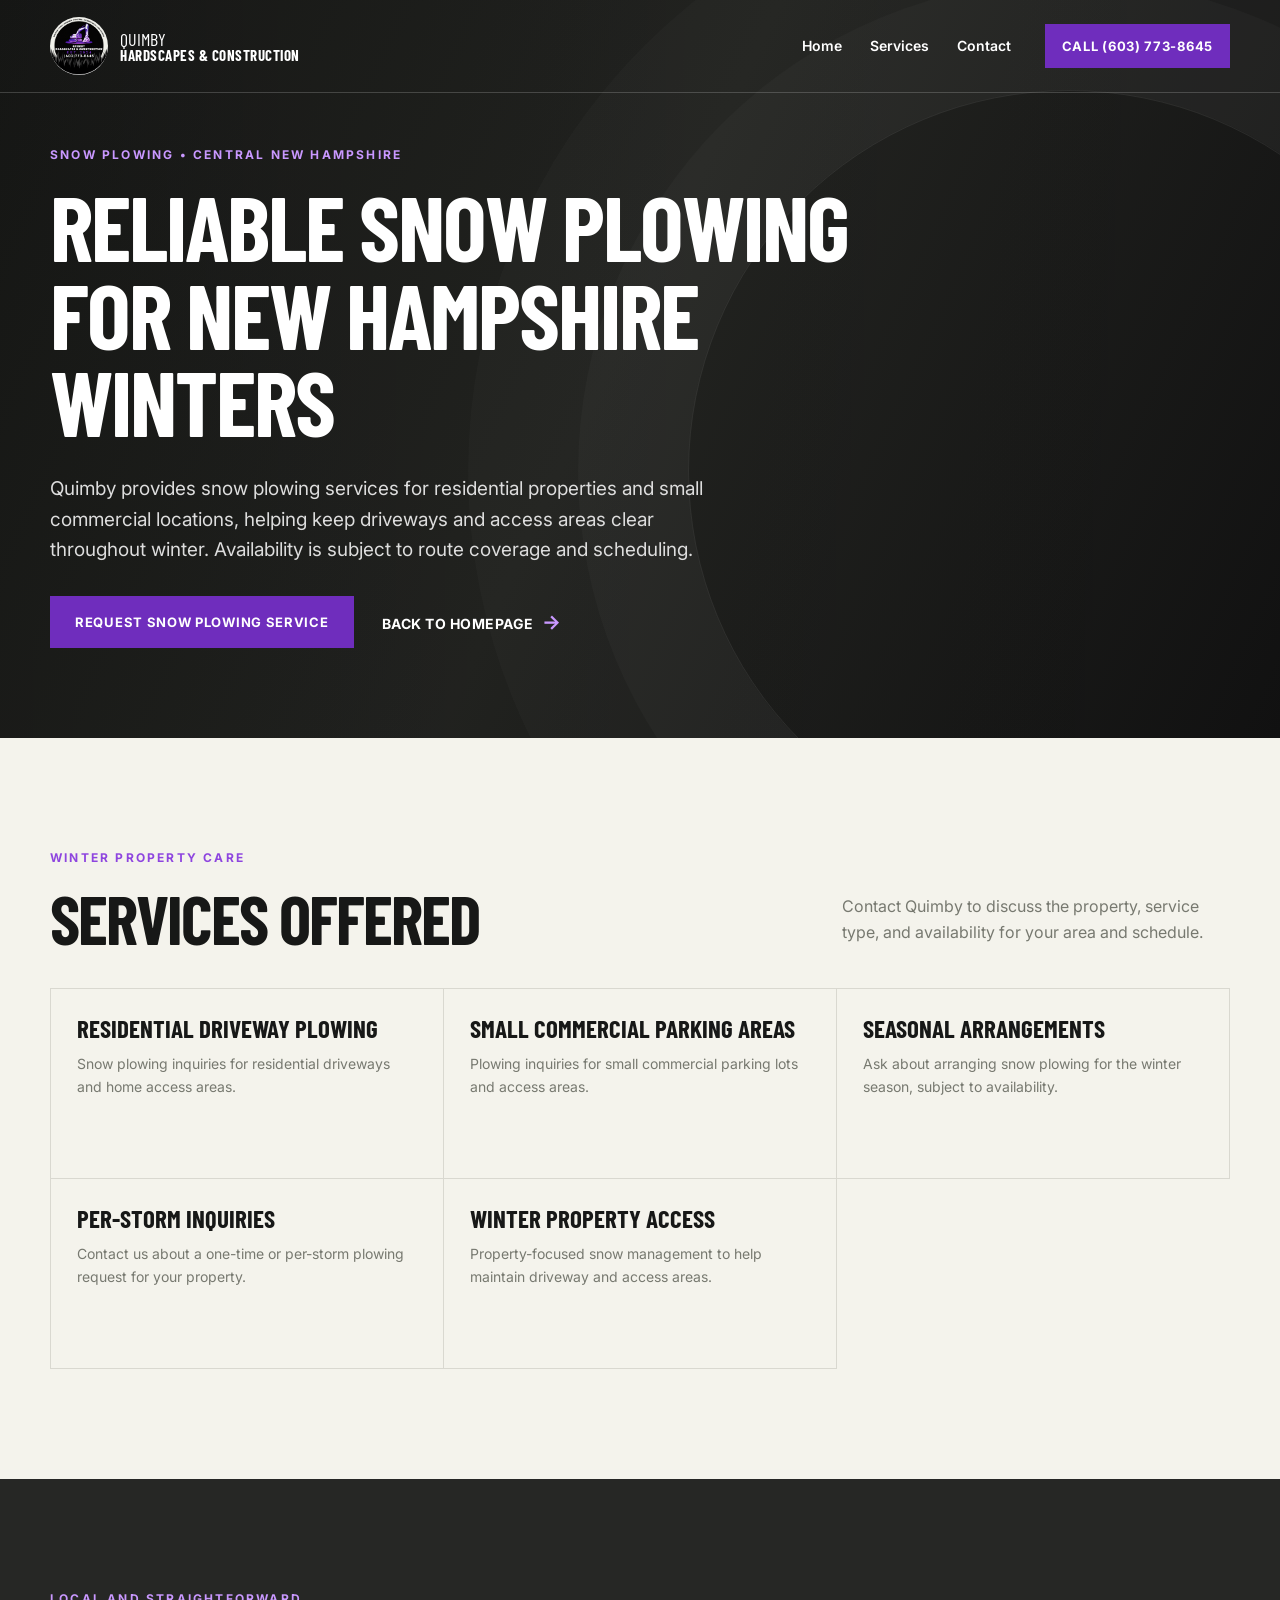
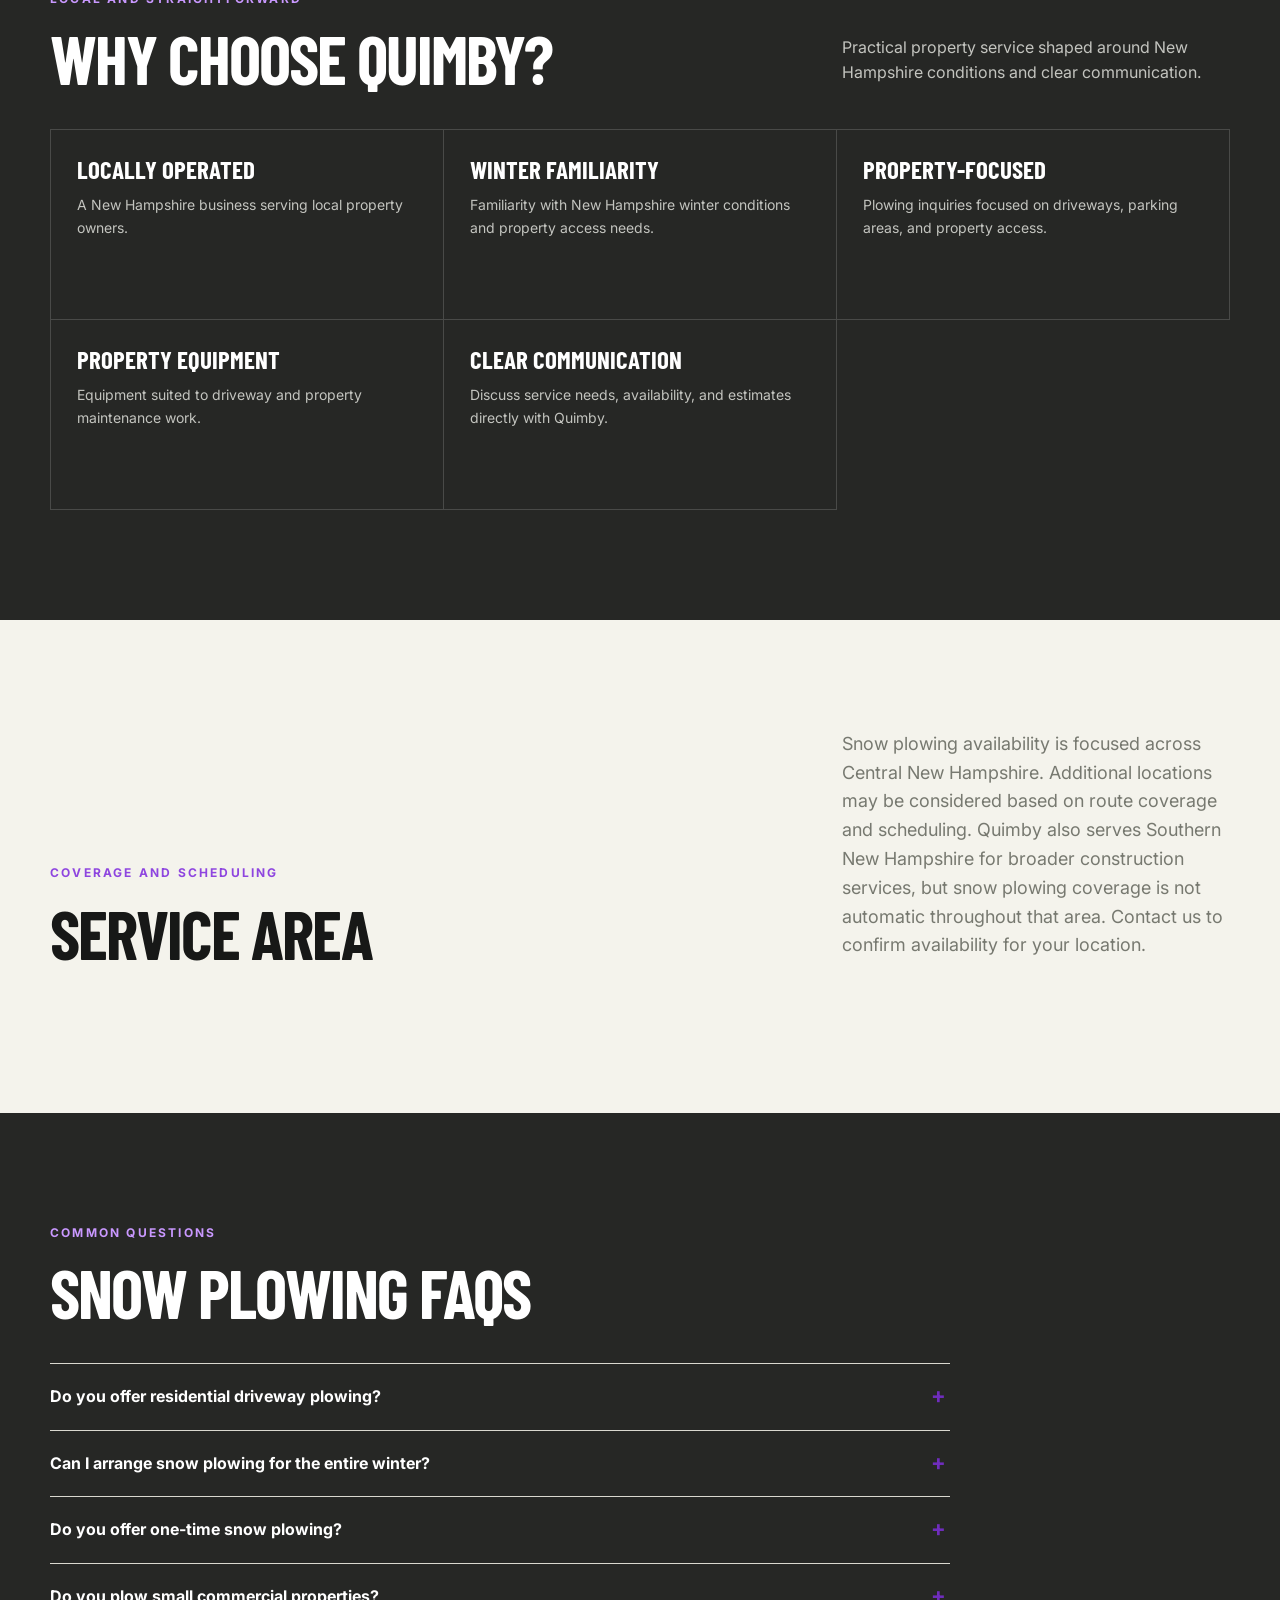
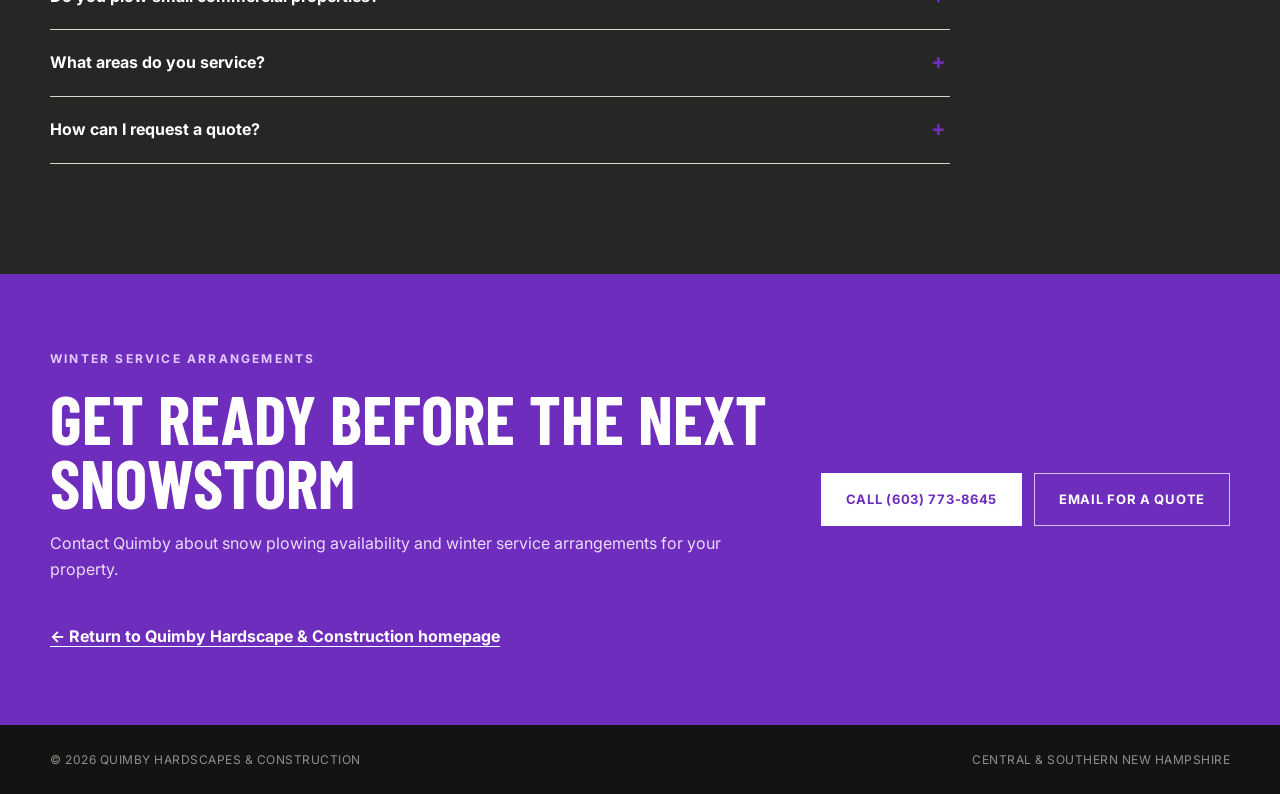
==== services/snow-plowing/index.html @ 0f41ef29 "Add snow plowing service pages Co-authored-by: vailstead <182256237+vailstead@users.noreply.github.c" ====
<!DOCTYPE html>
<html lang="en">
<head>
  <meta charset="UTF-8">
  <meta name="viewport" content="width=device-width, initial-scale=1.0">
  <title>Snow Plowing Services in Central NH | Quimby Hardscape &amp; Construction</title>
  <meta name="description" content="Residential driveway and small commercial snow plowing services in Central New Hampshire. Contact Quimby Hardscape &amp; Construction to discuss winter snow removal.">
  <meta name="robots" content="index, follow, max-image-preview:large">
  <link rel="canonical" href="https://quimbyhardscape.com/services/snow-plowing/">
  <meta property="og:type" content="website">
  <meta property="og:site_name" content="Quimby Hardscape &amp; Construction">
  <meta property="og:title" content="Snow Plowing Services in Central NH | Quimby Hardscape &amp; Construction">
  <meta property="og:description" content="Residential driveway and small commercial snow plowing services in Central New Hampshire. Contact Quimby to discuss winter snow removal.">
  <meta property="og:url" content="https://quimbyhardscape.com/services/snow-plowing/">
  <meta name="twitter:card" content="summary">
  <meta name="twitter:title" content="Snow Plowing Services in Central NH | Quimby Hardscape &amp; Construction">
  <meta name="twitter:description" content="Residential driveway and small commercial snow plowing services in Central New Hampshire. Contact Quimby to discuss winter snow removal.">
  <script type="application/ld+json">
  {
    "@context": "https://schema.org",
    "@graph": [
      {
        "@type": "HomeAndConstructionBusiness",
        "@id": "https://quimbyhardscape.com/#business",
        "name": "Quimby Hardscape & Construction",
        "url": "https://quimbyhardscape.com/",
        "telephone": "+1-603-773-8645",
        "email": "quimbyhardscapes24@gmail.com",
        "areaServed": {
          "@type": "AdministrativeArea",
          "name": "Central New Hampshire"
        }
      },
      {
        "@type": "Service",
        "@id": "https://quimbyhardscape.com/services/snow-plowing/#service",
        "name": "Snow Plowing Services",
        "serviceType": "Residential driveway and small commercial snow plowing",
        "description": "Snow plowing inquiries for residential driveways and small commercial properties in Central New Hampshire. Availability is subject to route coverage and scheduling.",
        "provider": {
          "@id": "https://quimbyhardscape.com/#business"
        },
        "areaServed": {
          "@type": "AdministrativeArea",
          "name": "Central New Hampshire"
        },
        "url": "https://quimbyhardscape.com/services/snow-plowing/"
      }
    ]
  }
  </script>
  <link rel="stylesheet" href="../../static/css/style.css">
</head>
<body class="service-page">
<header class="site-header">
  <div class="container nav-wrap">
    <a class="brand" href="/" aria-label="Quimby Hardscapes &amp; Construction home">
      <img src="../../static/images/quimby-logo.png" alt="Quimby Hardscapes &amp; Construction logo">
      <span>Quimby <strong>Hardscapes &amp; Construction</strong></span>
    </a>
    <nav aria-label="Primary navigation">
      <a href="/">Home</a><a href="/#services">Services</a><a href="#contact">Contact</a>
    </nav>
    <a class="button button-small" href="tel:+16037738645">Call (603) 773-8645</a>
  </div>
</header>

<main>
  <section class="hero service-hero">
    <div class="hero-shade"></div>
    <div class="container hero-content">
      <div class="hero-copy-column">
        <p class="eyebrow">Snow plowing • Central New Hampshire</p>
        <h1>Reliable Snow Plowing for New Hampshire Winters</h1>
        <p class="hero-copy">Quimby provides snow plowing services for residential properties and small commercial locations, helping keep driveways and access areas clear throughout winter. Availability is subject to route coverage and scheduling.</p>
        <div class="hero-actions">
          <a class="button" href="#contact">Request Snow Plowing Service</a>
          <a class="text-link" href="/">Back to homepage <span>→</span></a>
        </div>
      </div>
    </div>
  </section>

  <section class="section service-section">
    <div class="container">
      <div class="section-heading">
        <div><p class="eyebrow">Winter property care</p><h2>Services Offered</h2></div>
        <p>Contact Quimby to discuss the property, service type, and availability for your area and schedule.</p>
      </div>
      <div class="service-detail-grid">
        <article class="service-detail-card"><h3>Residential Driveway Plowing</h3><p>Snow plowing inquiries for residential driveways and home access areas.</p></article>
        <article class="service-detail-card"><h3>Small Commercial Parking Areas</h3><p>Plowing inquiries for small commercial parking lots and access areas.</p></article>
        <article class="service-detail-card"><h3>Seasonal Arrangements</h3><p>Ask about arranging snow plowing for the winter season, subject to availability.</p></article>
        <article class="service-detail-card"><h3>Per-Storm Inquiries</h3><p>Contact us about a one-time or per-storm plowing request for your property.</p></article>
        <article class="service-detail-card"><h3>Winter Property Access</h3><p>Property-focused snow management to help maintain driveway and access areas.</p></article>
      </div>
    </div>
  </section>

  <section class="section service-section service-section-alt">
    <div class="container">
      <div class="section-heading">
        <div><p class="eyebrow">Local and straightforward</p><h2>Why Choose Quimby?</h2></div>
        <p>Practical property service shaped around New Hampshire conditions and clear communication.</p>
      </div>
      <div class="service-detail-grid">
        <article class="service-detail-card"><h3>Locally Operated</h3><p>A New Hampshire business serving local property owners.</p></article>
        <article class="service-detail-card"><h3>Winter Familiarity</h3><p>Familiarity with New Hampshire winter conditions and property access needs.</p></article>
        <article class="service-detail-card"><h3>Property-Focused</h3><p>Plowing inquiries focused on driveways, parking areas, and property access.</p></article>
        <article class="service-detail-card"><h3>Property Equipment</h3><p>Equipment suited to driveway and property maintenance work.</p></article>
        <article class="service-detail-card"><h3>Clear Communication</h3><p>Discuss service needs, availability, and estimates directly with Quimby.</p></article>
      </div>
    </div>
  </section>

  <section class="section service-section">
    <div class="container">
      <div class="section-heading">
        <div><p class="eyebrow">Coverage and scheduling</p><h2>Service Area</h2></div>
        <p class="service-area-note">Snow plowing availability is focused across Central New Hampshire. Additional locations may be considered based on route coverage and scheduling. Quimby also serves Southern New Hampshire for broader construction services, but snow plowing coverage is not automatic throughout that area. Contact us to confirm availability for your location.</p>
      </div>
    </div>
  </section>

  <section class="section service-section service-section-alt">
    <div class="container">
      <div class="section-heading">
        <div><p class="eyebrow">Common questions</p><h2>Snow Plowing FAQs</h2></div>
      </div>
      <div class="service-faq">
        <details><summary>Do you offer residential driveway plowing?</summary><p>Yes, residential driveway plowing inquiries are welcome. Contact us to discuss your location and availability.</p></details>
        <details><summary>Can I arrange snow plowing for the entire winter?</summary><p>Seasonal arrangements can be discussed. Availability and terms depend on route coverage and scheduling.</p></details>
        <details><summary>Do you offer one-time snow plowing?</summary><p>You can contact us about one-time or per-storm plowing. Please ask about availability for your property.</p></details>
        <details><summary>Do you plow small commercial properties?</summary><p>Quimby accepts inquiries for small commercial parking areas. Contact us to discuss your property and service needs.</p></details>
        <details><summary>What areas do you service?</summary><p>Snow plowing availability is focused in Central New Hampshire, with additional locations considered based on route coverage and scheduling. Contact us to confirm your area.</p></details>
        <details><summary>How can I request a quote?</summary><p>Call (603) 773-8645 or email quimbyhardscapes24@gmail.com with your location and the type of snow plowing you need.</p></details>
      </div>
    </div>
  </section>

  <section class="service-cta" id="contact">
    <div class="container cta-grid">
      <div>
        <p class="eyebrow">Winter service arrangements</p>
        <h2>Get Ready Before the Next Snowstorm</h2>
        <p>Contact Quimby about snow plowing availability and winter service arrangements for your property.</p>
        <a class="service-back-link" href="/">← Return to Quimby Hardscape &amp; Construction homepage</a>
      </div>
      <div class="contact-actions">
        <a class="button button-light" href="tel:+16037738645">Call (603) 773-8645</a>
        <a class="button button-outline" href="mailto:quimbyhardscapes24@gmail.com?subject=Snow%20Plowing%20Service%20Inquiry">Email for a Quote</a>
      </div>
    </div>
  </section>
</main>

<footer><div class="container footer-wrap"><span>© 2026 Quimby Hardscapes &amp; Construction</span><span>Central &amp; Southern New Hampshire</span></div></footer>
</body>
</html>
---- static/css/style.css ----
@import url("https://fonts.googleapis.com/css2?family=Barlow+Condensed:wght@600;700;800&family=Inter:wght@400;500;600;700&display=swap");
:root {
  --ink: #171817;
  --charcoal: #262725;
  --cream: #f4f3ec;
  --white: #fff;
  --purple: #6f2dbd;
  --purple2: #8e45df;
  --muted: #777970;
  --line: #d9d8d0;
  --max: 1180px;
}
* {
  box-sizing: border-box;
}
html {
  scroll-behavior: smooth;
}
body {
  margin: 0;
  background: var(--cream);
  color: var(--ink);
  font-family: Inter, Arial, sans-serif;
  line-height: 1.6;
}
img {
  max-width: 100%;
  display: block;
}
a {
  color: inherit;
  text-decoration: none;
}
.container {
  width: min(calc(100% - 40px), var(--max));
  margin: auto;
}
.site-header {
  position: absolute;
  z-index: 20;
  width: 100%;
  top: 0;
  color: #fff;
  border-bottom: 1px solid rgba(255, 255, 255, 0.18);
}
.nav-wrap {
  height: 92px;
  display: flex;
  align-items: center;
  gap: 34px;
}
.brand {
  display: flex;
  align-items: center;
  gap: 12px;
  margin-right: auto;
  text-transform: uppercase;
  font-family: "Barlow Condensed", sans-serif;
  font-size: 18px;
  line-height: 1;
}
.brand img {
  width: 58px;
  height: 58px;
  border-radius: 50%;
}
.brand strong {
  display: block;
  font-size: 15px;
  letter-spacing: 0.5px;
}
.site-header nav {
  display: flex;
  gap: 28px;
  font-size: 14px;
  font-weight: 600;
}
.site-header nav a:hover {
  color: #c998ff;
}
.button {
  display: inline-flex;
  align-items: center;
  justify-content: center;
  background: var(--purple);
  color: #fff;
  padding: 15px 24px;
  text-transform: uppercase;
  font-weight: 700;
  font-size: 13px;
  letter-spacing: 0.7px;
  border: 1px solid var(--purple);
  transition: 0.2s;
}
.button:hover {
  background: var(--purple2);
  border-color: var(--purple2);
}
.button-small {
  padding: 11px 16px;
}
.hero {
  min-height: 790px;
  position: relative;
  color: #fff;
  display: flex;
  align-items: center;
  background: linear-gradient(115deg, #191a18 0%, #242522 48%, #111 100%);
  overflow: hidden;
}
.hero:after {
  content: "";
  position: absolute;
  width: 760px;
  height: 760px;
  border: 1px solid rgba(255, 255, 255, 0.08);
  border-radius: 50%;
  right: -170px;
  top: 90px;
  box-shadow: 0 0 0 110px rgba(255, 255, 255, 0.025),
    0 0 0 220px rgba(255, 255, 255, 0.018);
}
.hero-shade {
  position: absolute;
  inset: 0;
  background: linear-gradient(90deg, rgba(0, 0, 0, 0.15), transparent);
}
.hero-content {
  position: relative;
  z-index: 2;
  padding-top: 90px;
}
.eyebrow {
  text-transform: uppercase;
  letter-spacing: 2.2px;
  font-weight: 700;
  font-size: 12px;
  color: var(--purple2);
  margin: 0 0 18px;
}
.hero .eyebrow {
  color: #c998ff;
}
.hero h1,
.section h2,
.cta h2 {
  font-family: "Barlow Condensed", sans-serif;
  text-transform: uppercase;
  line-height: 0.88;
  margin: 0;
  font-size: clamp(64px, 9vw, 116px);
  letter-spacing: -2px;
}
.hero h1 span {
  color: #c998ff;
}
.hero-copy {
  max-width: 650px;
  font-size: 19px;
  color: #ddd;
  margin: 30px 0;
}
.hero-actions {
  display: flex;
  align-items: center;
  gap: 28px;
}
.text-link {
  font-size: 14px;
  font-weight: 700;
  text-transform: uppercase;
  letter-spacing: 0.5px;
}
.text-link span {
  color: #c998ff;
  font-size: 20px;
  margin-left: 5px;
}
.service-strip {
  position: absolute;
  top: 580px;
  display: flex;
  gap: 0;
  border-top: 1px solid rgba(255, 255, 255, 0.2);
  border-bottom: 1px solid rgba(255, 255, 255, 0.2);
  width: min(calc(100vw - 40px), var(--max));
  padding: 20px 0;
  color: #bdbdb9;
  text-transform: uppercase;
  font-family: "Barlow Condensed";
  font-weight: 700;
  letter-spacing: 1px;
}
.service-strip span {
  flex: 1;
  text-align: center;
  border-right: 1px solid rgba(255, 255, 255, 0.18);
}
.service-strip span:last-child {
  border: 0;
}
.section {
  padding: 110px 0;
}
.section-heading {
  display: grid;
  grid-template-columns: 1.3fr 0.7fr;
  gap: 70px;
  align-items: end;
  margin-bottom: 55px;
}
.section h2 {
  font-size: clamp(48px, 6vw, 78px);
}
.section-heading > p {
  color: var(--muted);
  max-width: 440px;
  margin: 0 0 5px;
}
.service-grid {
  display: grid;
  grid-template-columns: repeat(3, 1fr);
  border-top: 1px solid var(--line);
  border-left: 1px solid var(--line);
}
.service-card {
  min-height: 270px;
  padding: 34px;
  border-right: 1px solid var(--line);
  border-bottom: 1px solid var(--line);
  position: relative;
}
.card-number {
  font-family: "Barlow Condensed";
  font-size: 13px;
  color: var(--purple);
  font-weight: 700;
}
.service-card h3 {
  font-family: "Barlow Condensed";
  font-size: 29px;
  text-transform: uppercase;
  line-height: 1;
  margin: 55px 0 15px;
}
.service-card p {
  font-size: 14px;
  color: var(--muted);
  margin: 0;
}
.service-card-accent {
  background: var(--purple);
  color: #fff;
}
.service-card-accent .eyebrow,
.service-card-accent p {
  color: #e6d4fb;
}
.service-card-accent a {
  position: absolute;
  bottom: 34px;
  font-weight: 700;
  text-transform: uppercase;
  font-size: 13px;
}
.section-dark {
  background: var(--charcoal);
  color: #fff;
  padding: 110px 0;
}
.section-heading.light > p {
  color: #b5b6b0;
}
.project-grid {
  display: grid;
  grid-template-columns: 1.4fr 0.8fr;
  grid-template-rows: 1fr 1fr;
  gap: 18px;
}
.project {
  position: relative;
  min-height: 270px;
  background: #333;
}
.project-large {
  grid-row: 1/3;
  min-height: 560px;
}
.project-placeholder {
  position: absolute;
  inset: 0;
  display: grid;
  place-items: center;
  background: linear-gradient(135deg, #373936, #20211f);
  color: #777;
  font-family: "Barlow Condensed";
  letter-spacing: 2px;
}
.project-placeholder:before {
  content: "";
  position: absolute;
  inset: 20px;
  border: 1px dashed #555;
}
.project-caption {
  position: absolute;
  left: 0;
  right: 0;
  bottom: 0;
  padding: 55px 25px 22px;
  background: linear-gradient(transparent, rgba(0, 0, 0, 0.9));
}
.project-caption h3 {
  font-family: "Barlow Condensed";
  text-transform: uppercase;
  font-size: 25px;
  margin: 0;
}
.project-caption p {
  font-size: 12px;
  text-transform: uppercase;
  letter-spacing: 1px;
  color: #c9c9c4;
  margin: 3px 0;
}
.project-note {
  color: #999;
  font-size: 12px;
}
.project-note code {
  color: #c998ff;
}
.about-grid {
  display: grid;
  grid-template-columns: 0.7fr 1.3fr;
  gap: 100px;
  align-items: center;
}
.about-logo img {
  width: 100%;
  max-width: 430px;
  border-radius: 50%;
  box-shadow: 0 20px 50px rgba(0, 0, 0, 0.12);
}
.about h2 {
  margin-bottom: 30px;
}
.lead {
  font-size: 20px;
  font-weight: 600;
  line-height: 1.5;
}
.about p:not(.eyebrow) {
  max-width: 700px;
}
.checks {
  display: flex;
  flex-wrap: wrap;
  gap: 25px;
  margin-top: 30px;
  font-size: 13px;
  text-transform: uppercase;
  font-weight: 700;
}
.checks span::first-letter {
  color: var(--purple);
}
.cta {
  background: var(--purple);
  color: #fff;
  padding: 75px 0;
}
.cta-grid {
  display: grid;
  grid-template-columns: 1fr auto;
  align-items: center;
  gap: 40px;
}
.cta .eyebrow {
  color: #e3c9ff;
}
.cta h2 {
  font-size: 64px;
}
.cta p {
  margin-bottom: 0;
  color: #eadcf8;
}
.contact-actions {
  display: flex;
  flex-wrap: wrap;
  gap: 12px;
}
.button-light {
  background: #fff;
  border-color: #fff;
  color: var(--purple);
}
.button-light:hover {
  background: var(--cream);
  border-color: var(--cream);
}
.button-outline {
  background: transparent;
  border-color: rgba(255, 255, 255, 0.7);
}
.button-outline:hover {
  background: #fff;
  color: var(--purple);
  border-color: #fff;
}
footer {
  background: #121312;
  color: #8e9089;
  padding: 25px 0;
  font-size: 12px;
  text-transform: uppercase;
  letter-spacing: 0.5px;
}
.footer-wrap {
  display: flex;
  justify-content: space-between;
}
@media (max-width: 900px) {
  .site-header nav {
    display: none;
  }
  .nav-wrap > .button {
    display: none;
  }
  .section-heading,
  .about-grid,
  .cta-grid {
    grid-template-columns: 1fr;
    gap: 30px;
  }
  .service-grid {
    grid-template-columns: 1fr 1fr;
  }
  .project-grid {
    grid-template-columns: 1fr;
    grid-template-rows: auto;
  }
  .project-large {
    grid-row: auto;
    min-height: 400px;
  }
  .project {
    min-height: 320px;
  }
  .service-strip {
    display: none;
  }
  .hero {
    min-height: 700px;
  }
  .about-logo img {
    max-width: 320px;
  }
  .contact-actions {
    justify-content: flex-start;
  }
}
@media (max-width: 600px) {
  .container {
    width: min(calc(100% - 28px), var(--max));
  }
  .brand span {
    display: none;
  }
  .hero h1 {
    font-size: 65px;
  }
  .hero-copy {
    font-size: 16px;
  }
  .hero-actions {
    align-items: flex-start;
    flex-direction: column;
    gap: 18px;
  }
  .section,
  .section-dark {
    padding: 75px 0;
  }
  .service-grid {
    grid-template-columns: 1fr;
  }
  .service-card {
    min-height: 220px;
  }
  .service-card h3 {
    margin-top: 38px;
  }
  .section-heading {
    margin-bottom: 35px;
  }
  .section h2 {
    font-size: 50px;
  }
  .cta h2 {
    font-size: 50px;
  }
  .contact-actions {
    flex-direction: column;
  }
  .footer-wrap {
    flex-direction: column;
    gap: 8px;
  }
  .nav-wrap {
    height: 78px;
  }
  .brand img {
    width: 50px;
    height: 50px;
  }
}

/* Featured hero project */
.hero-content {
  display: grid;
  grid-template-columns: minmax(0, 1.08fr) minmax(360px, 0.92fr);
  gap: 72px;
  align-items: center;
  padding-bottom: 105px;
}
.hero-copy-column {
  min-width: 0;
}
.hero-project {
  position: relative;
  margin: 0;
  aspect-ratio: 1.08/1;
  overflow: visible;
  z-index: 2;
}
.hero-project:before {
  content: "";
  position: absolute;
  inset: 14px -14px -14px 14px;
  border: 2px solid var(--purple2);
  z-index: -1;
}
.hero-project img {
  width: 100%;
  height: 100%;
  object-fit: cover;
  object-position: 56% 49%;
  filter: saturate(0.88) contrast(1.04);
}
.hero-project:after {
  content: "";
  position: absolute;
  inset: 0;
  box-shadow: inset 0 0 0 1px rgba(255, 255, 255, 0.12);
  pointer-events: none;
}
.hero-project figcaption {
  position: absolute;
  left: 20px;
  bottom: 20px;
  background: rgba(18, 19, 18, 0.92);
  padding: 11px 15px;
  border-left: 3px solid var(--purple2);
  text-transform: uppercase;
  font-family: "Barlow Condensed", sans-serif;
  line-height: 1.05;
  letter-spacing: 0.5px;
}
.hero-project figcaption span {
  display: block;
  color: #c998ff;
  font-size: 11px;
  font-weight: 700;
  letter-spacing: 1.4px;
  margin-bottom: 4px;
}
.hero-project figcaption strong {
  font-size: 17px;
  color: #fff;
}
.hero .service-strip {
  left: 0;
  right: 0;
  bottom: 0;
  top: auto;
}

@media (max-width: 1050px) {
  .hero-content {
    grid-template-columns: minmax(0, 1fr) minmax(320px, 0.78fr);
    gap: 42px;
  }
  .hero h1 {
    font-size: clamp(60px, 8vw, 92px);
  }
}
@media (max-width: 900px) {
  .hero {
    min-height: auto;
    padding: 118px 0 58px;
  }
  .hero-content {
    display: grid;
    grid-template-columns: 1fr;
    gap: 34px;
    padding-top: 0;
    padding-bottom: 0;
  }
  .hero-copy-column {
    max-width: 700px;
  }
  .hero-project {
    width: 100%;
    max-width: 700px;
    aspect-ratio: 16/10;
  }
  .hero-project img {
    object-position: 50% 50%;
  }
}
@media (max-width: 600px) {
  .hero {
    padding: 100px 0 44px;
  }
  .hero-content {
    gap: 28px;
  }
  .hero h1 {
    font-size: clamp(54px, 17vw, 72px);
    letter-spacing: -1px;
  }
  .hero-copy {
    margin: 22px 0;
    font-size: 16px;
    line-height: 1.55;
  }
  .hero-actions {
    width: 100%;
  }
  .hero-actions .button {
    width: 100%;
  }
  .hero-project {
    aspect-ratio: 4/3;
    width: calc(100% - 10px);
  }
  .hero-project:before {
    inset: 8px -8px -8px 8px;
  }
  .hero-project figcaption {
    left: 12px;
    bottom: 12px;
    padding: 9px 11px;
    max-width: calc(100% - 24px);
  }
  .hero-project figcaption strong {
    font-size: 15px;
  }
  .hero-project img {
    object-position: 52% 50%;
  }
}

/* Recent work photography */
.project {
  overflow: hidden;
}
.project > img {
  position: absolute;
  inset: 0;
  width: 100%;
  height: 100%;
  object-fit: cover;
  transition: transform 0.45s ease, filter 0.45s ease;
  filter: saturate(0.92) contrast(1.03);
}
.project:hover > img {
  transform: scale(1.025);
  filter: saturate(1) contrast(1.04);
}
.project-walkway-orchard > img {
  object-position: 52% 50%;
}
.project-walkway-entry > img {
  object-position: 56% 58%;
}
.project-retaining > img {
  object-position: 50% 48%;
}
.project-caption {
  z-index: 2;
}
.project:after {
  content: "";
  position: absolute;
  inset: 0;
  box-shadow: inset 0 0 0 1px rgba(255, 255, 255, 0.08);
  pointer-events: none;
  z-index: 1;
}
@media (max-width: 900px) {
  .project-large {
    aspect-ratio: 16/10;
    min-height: 0;
  }
  .project {
    aspect-ratio: 16/9;
    min-height: 0;
  }
  .project-walkway-orchard > img {
    object-position: 50% 55%;
  }
  .project-walkway-entry > img {
    object-position: 55% 60%;
  }
}
@media (max-width: 600px) {
  .project-large,
  .project {
    aspect-ratio: 4/3;
    min-height: 0;
  }
  .project-caption {
    padding: 62px 18px 16px;
  }
  .project-caption h3 {
    font-size: 22px;
    line-height: 1.05;
  }
  .project-walkway-orchard > img {
    object-position: 54% 50%;
  }
  .project-walkway-entry > img {
    object-position: 59% 55%;
  }
  .project-retaining > img {
    object-position: 52% 50%;
  }
}

/* Mowing service + project showcase */
.service-card-mowing {
  background: linear-gradient(
    145deg,
    rgba(123, 45, 194, 0.06),
    rgba(255, 255, 255, 0)
  );
}
.mowing-showcase {
  display: grid;
  grid-template-columns: 1.15fr 0.85fr 0.85fr;
  grid-template-rows: auto 260px;
  gap: 18px;
  margin-top: 70px;
  padding-top: 55px;
  border-top: 1px solid rgba(255, 255, 255, 0.15);
}
.mowing-intro {
  grid-column: 1/-1;
  display: grid;
  grid-template-columns: 0.8fr 1.2fr 1fr;
  gap: 35px;
  align-items: end;
  margin-bottom: 12px;
}
.mowing-intro .eyebrow {
  margin: 0;
}
.mowing-intro h3 {
  font-family: "Barlow Condensed", sans-serif;
  text-transform: uppercase;
  font-size: 40px;
  line-height: 0.95;
  margin: 0;
}
.mowing-intro > p:last-child {
  color: #b5b6b0;
  margin: 0;
  max-width: 420px;
}
.mowing-photo {
  margin: 0;
  position: relative;
  overflow: hidden;
  min-height: 260px;
  background: #222;
}
.mowing-photo-wide {
  grid-column: auto;
}
.mowing-photo img {
  width: 100%;
  height: 100%;
  object-fit: cover;
  transition: transform 0.45s ease, filter 0.45s ease;
  filter: saturate(0.92) contrast(1.02);
}
.mowing-photo:hover img {
  transform: scale(1.025);
  filter: saturate(1) contrast(1.03);
}
.mowing-photo-wide img {
  object-position: 50% 45%;
}
.mowing-photo:nth-of-type(2) img {
  object-position: 50% 55%;
}
.mowing-photo:nth-of-type(3) img {
  object-position: 50% 55%;
}
@media (max-width: 900px) {
  .mowing-showcase {
    grid-template-columns: 1fr 1fr;
    grid-template-rows: auto auto;
  }
  .mowing-intro {
    grid-column: 1/-1;
    grid-template-columns: 1fr;
    gap: 12px;
  }
  .mowing-photo-wide {
    grid-column: 1/-1;
    aspect-ratio: 16/9;
  }
  .mowing-photo {
    min-height: 0;
    aspect-ratio: 4/3;
  }
}
@media (max-width: 600px) {
  .mowing-showcase {
    grid-template-columns: 1fr;
    margin-top: 50px;
    padding-top: 40px;
  }
  .mowing-intro,
  .mowing-photo-wide {
    grid-column: auto;
  }
  .mowing-intro h3 {
    font-size: 34px;
  }
  .mowing-photo,
  .mowing-photo-wide {
    aspect-ratio: 4/3;
  }
  .mowing-photo-wide img {
    object-position: 50% 50%;
  }
}

.snow-promo {
  padding: 90px 0;
  background: #e8edf0;
  color: #202b34;
}
.snow-promo-grid {
  display: grid;
  grid-template-columns: 0.9fr 1.1fr;
  gap: 70px;
  align-items: center;
}
.snow-promo-copy h2,
.service-section h2,
.service-cta h2 {
  font-family: "Barlow Condensed", sans-serif;
  text-transform: uppercase;
  line-height: 0.95;
}
.snow-promo-copy h2 {
  max-width: 620px;
  margin: 0 0 18px;
  font-size: clamp(42px, 5vw, 65px);
}
.snow-promo-copy h3 {
  margin: 0 0 12px;
  font-size: 19px;
}
.snow-promo-copy > p:not(.eyebrow) {
  max-width: 640px;
  color: #505d66;
}
.snow-benefits {
  display: grid;
  grid-template-columns: repeat(2, minmax(0, 1fr));
  gap: 8px 20px;
  padding: 0;
  margin: 24px 0;
  list-style: none;
  font-size: 14px;
  font-weight: 700;
}
.snow-benefits li:before {
  content: "✓";
  color: #466b7b;
  margin-right: 9px;
}
.snow-promo-actions {
  display: flex;
  flex-wrap: wrap;
  align-items: center;
  gap: 18px 26px;
}
.snow-promo-actions .button {
  background: #344d5a;
  border-color: #344d5a;
}
.snow-promo-actions .button:hover {
  background: #223b48;
  border-color: #223b48;
}
.snow-promo-actions .text-link {
  color: #344d5a;
}
.snow-promo-actions .text-link span {
  color: #567b8b;
}
.snow-illustration {
  min-height: 350px;
  position: relative;
  overflow: hidden;
  background: linear-gradient(160deg, #a9c5d1 0%, #d8e6e9 59%, #eff3f2 100%);
  box-shadow: inset 0 0 0 1px rgba(34, 59, 72, 0.12);
}
.snow-illustration:before,
.snow-illustration:after {
  content: "";
  position: absolute;
  bottom: 23%;
  width: 65%;
  height: 45%;
  border-radius: 50% 50% 0 0;
  background: #8ca4a7;
}
.snow-illustration:before {
  left: -12%;
}
.snow-illustration:after {
  right: -14%;
  bottom: 19%;
  background: #708b91;
}
.snowflake {
  position: absolute;
  z-index: 1;
  color: rgba(255, 255, 255, 0.9);
  font-size: 28px;
}
.snowflake-one {
  top: 16%;
  left: 18%;
}
.snowflake-two {
  top: 28%;
  right: 20%;
  font-size: 20px;
}
.snowy-tree {
  position: absolute;
  z-index: 2;
  bottom: 39%;
  width: 0;
  height: 0;
  border-right: 32px solid transparent;
  border-bottom: 90px solid #425d63;
  border-left: 32px solid transparent;
}
.snowy-tree:after {
  content: "";
  position: absolute;
  top: 72px;
  left: -4px;
  width: 8px;
  height: 30px;
  background: #594f45;
}
.snowy-tree-left {
  left: 14%;
}
.snowy-tree-right {
  right: 13%;
  transform: scale(0.8);
}
.snowy-ground {
  position: absolute;
  z-index: 3;
  right: -10%;
  bottom: -34%;
  left: -10%;
  height: 75%;
  border-radius: 50% 50% 0 0;
  background: #f7faf9;
}
.snowy-driveway {
  position: absolute;
  z-index: 4;
  left: 40%;
  bottom: 0;
  width: 26%;
  height: 46%;
  background: #aab8bc;
  clip-path: polygon(36% 0, 64% 0, 100% 100%, 0 100%);
}
.illustration-label {
  position: absolute;
  z-index: 5;
  left: 20px;
  bottom: 18px;
  padding: 8px 12px;
  background: rgba(255, 255, 255, 0.9);
  color: #344d5a;
  font-size: 11px;
  font-weight: 700;
  letter-spacing: 0.8px;
  text-transform: uppercase;
}

.service-hero {
  min-height: 650px;
  padding: 145px 0 90px;
}
.service-hero .hero-content {
  display: block;
  max-width: var(--max);
  padding: 0;
}
.service-hero .hero-copy-column {
  max-width: 820px;
}
.service-hero h1 {
  max-width: 800px;
  font-size: clamp(58px, 8vw, 92px);
  line-height: 0.95;
}
.service-hero .hero-copy {
  max-width: 700px;
}
.service-page .section h2,
.service-page .service-cta h2 {
  font-size: clamp(44px, 6vw, 68px);
}
.service-section .section-heading {
  margin-bottom: 38px;
}
.service-detail-grid {
  display: grid;
  grid-template-columns: repeat(3, minmax(0, 1fr));
  border-top: 1px solid var(--line);
  border-left: 1px solid var(--line);
}
.service-detail-card {
  min-height: 190px;
  padding: 26px;
  border-right: 1px solid var(--line);
  border-bottom: 1px solid var(--line);
}
.service-detail-card h3 {
  margin: 0 0 12px;
  font-family: "Barlow Condensed", sans-serif;
  font-size: 25px;
  line-height: 1.05;
  text-transform: uppercase;
}
.service-detail-card p {
  margin: 0;
  color: var(--muted);
  font-size: 14px;
}
.service-section-alt {
  background: var(--charcoal);
  color: #fff;
}
.service-section-alt .eyebrow {
  color: #c998ff;
}
.service-section-alt .section-heading > p,
.service-section-alt .service-detail-card p {
  color: #c3c4bf;
}
.service-section-alt .service-faq details p {
  color: #c3c4bf;
}
.service-section-alt .service-detail-grid {
  border-color: rgba(255, 255, 255, 0.16);
}
.service-section-alt .service-detail-card {
  border-color: rgba(255, 255, 255, 0.16);
}
.service-section-alt .service-detail-card h3 {
  color: #fff;
}
.service-area-note {
  max-width: 800px;
  font-size: 18px;
}
.service-faq {
  max-width: 900px;
}
.service-faq details {
  border-bottom: 1px solid var(--line);
}
.service-faq details:first-child {
  border-top: 1px solid var(--line);
}
.service-faq summary {
  padding: 20px 36px 20px 0;
  position: relative;
  cursor: pointer;
  font-weight: 700;
  list-style: none;
}
.service-faq summary::-webkit-details-marker {
  display: none;
}
.service-faq summary:after {
  content: "+";
  position: absolute;
  right: 4px;
  color: var(--purple);
  font-size: 22px;
  line-height: 1;
}
.service-faq details[open] summary:after {
  content: "−";
}
.service-faq details p {
  max-width: 780px;
  margin: -4px 0 20px;
  color: var(--muted);
}
.service-cta {
  background: var(--purple);
  color: #fff;
  padding: 75px 0;
}
.service-cta h2 {
  margin: 0 0 16px;
}
.service-cta .eyebrow {
  color: #e3c9ff;
}
.service-cta p {
  color: #eadcf8;
}
.service-back-link {
  display: inline-block;
  margin-top: 26px;
  color: #fff;
  font-weight: 700;
  text-decoration: underline;
  text-underline-offset: 4px;
}
.service-page .site-header {
  position: absolute;
}

@media (max-width: 900px) {
  .snow-promo-grid {
    grid-template-columns: 1fr;
    gap: 36px;
  }
  .snow-illustration {
    min-height: 300px;
  }
  .service-detail-grid {
    grid-template-columns: repeat(2, minmax(0, 1fr));
  }
}
@media (max-width: 600px) {
  .snow-promo {
    padding: 70px 0;
  }
  .snow-promo-grid {
    gap: 28px;
  }
  .snow-illustration {
    min-height: 245px;
  }
  .snow-promo-copy h2 {
    font-size: 44px;
  }
  .snow-benefits {
    grid-template-columns: 1fr;
  }
  .snow-promo-actions {
    align-items: stretch;
    flex-direction: column;
  }
  .snow-promo-actions .button {
    text-align: center;
  }
  .service-hero {
    min-height: auto;
    padding: 125px 0 70px;
  }
  .service-hero h1 {
    font-size: clamp(52px, 15vw, 70px);
  }
  .service-detail-grid {
    grid-template-columns: 1fr;
  }
  .service-detail-card {
    min-height: 0;
  }
}
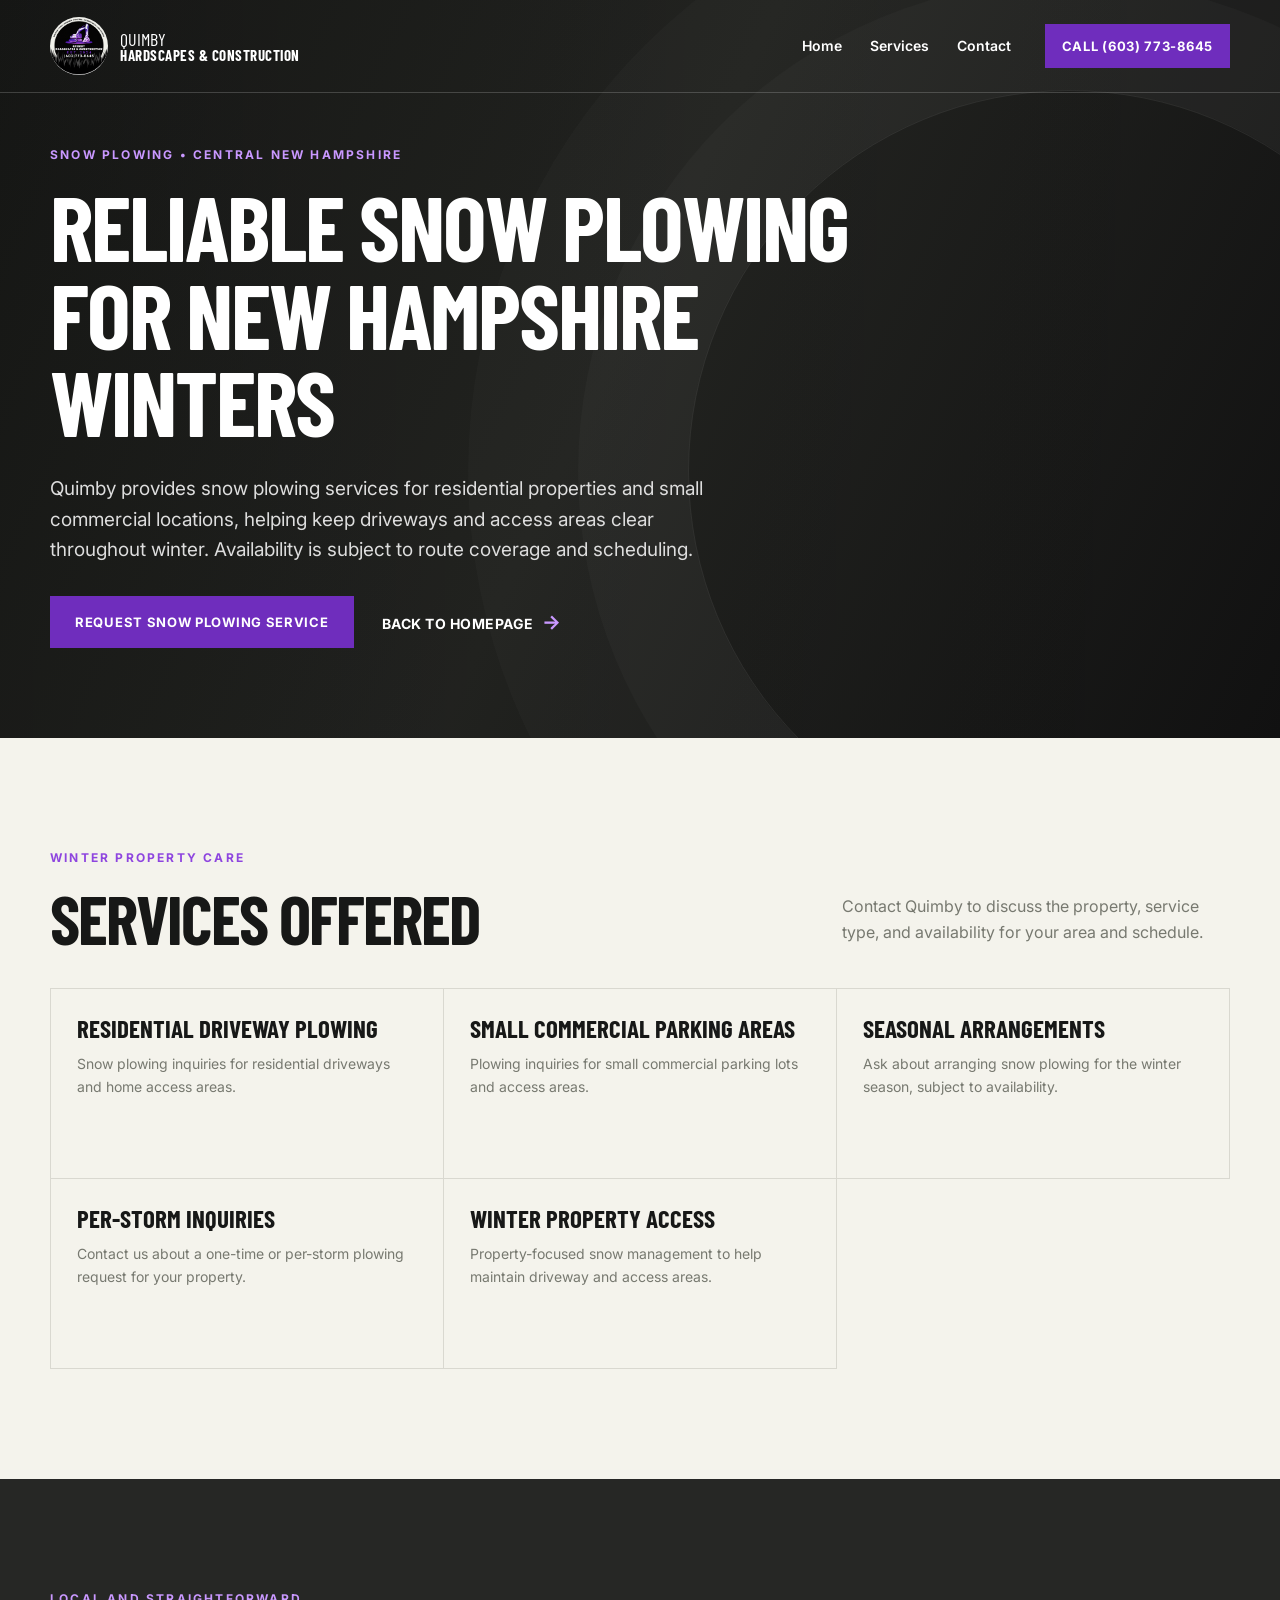
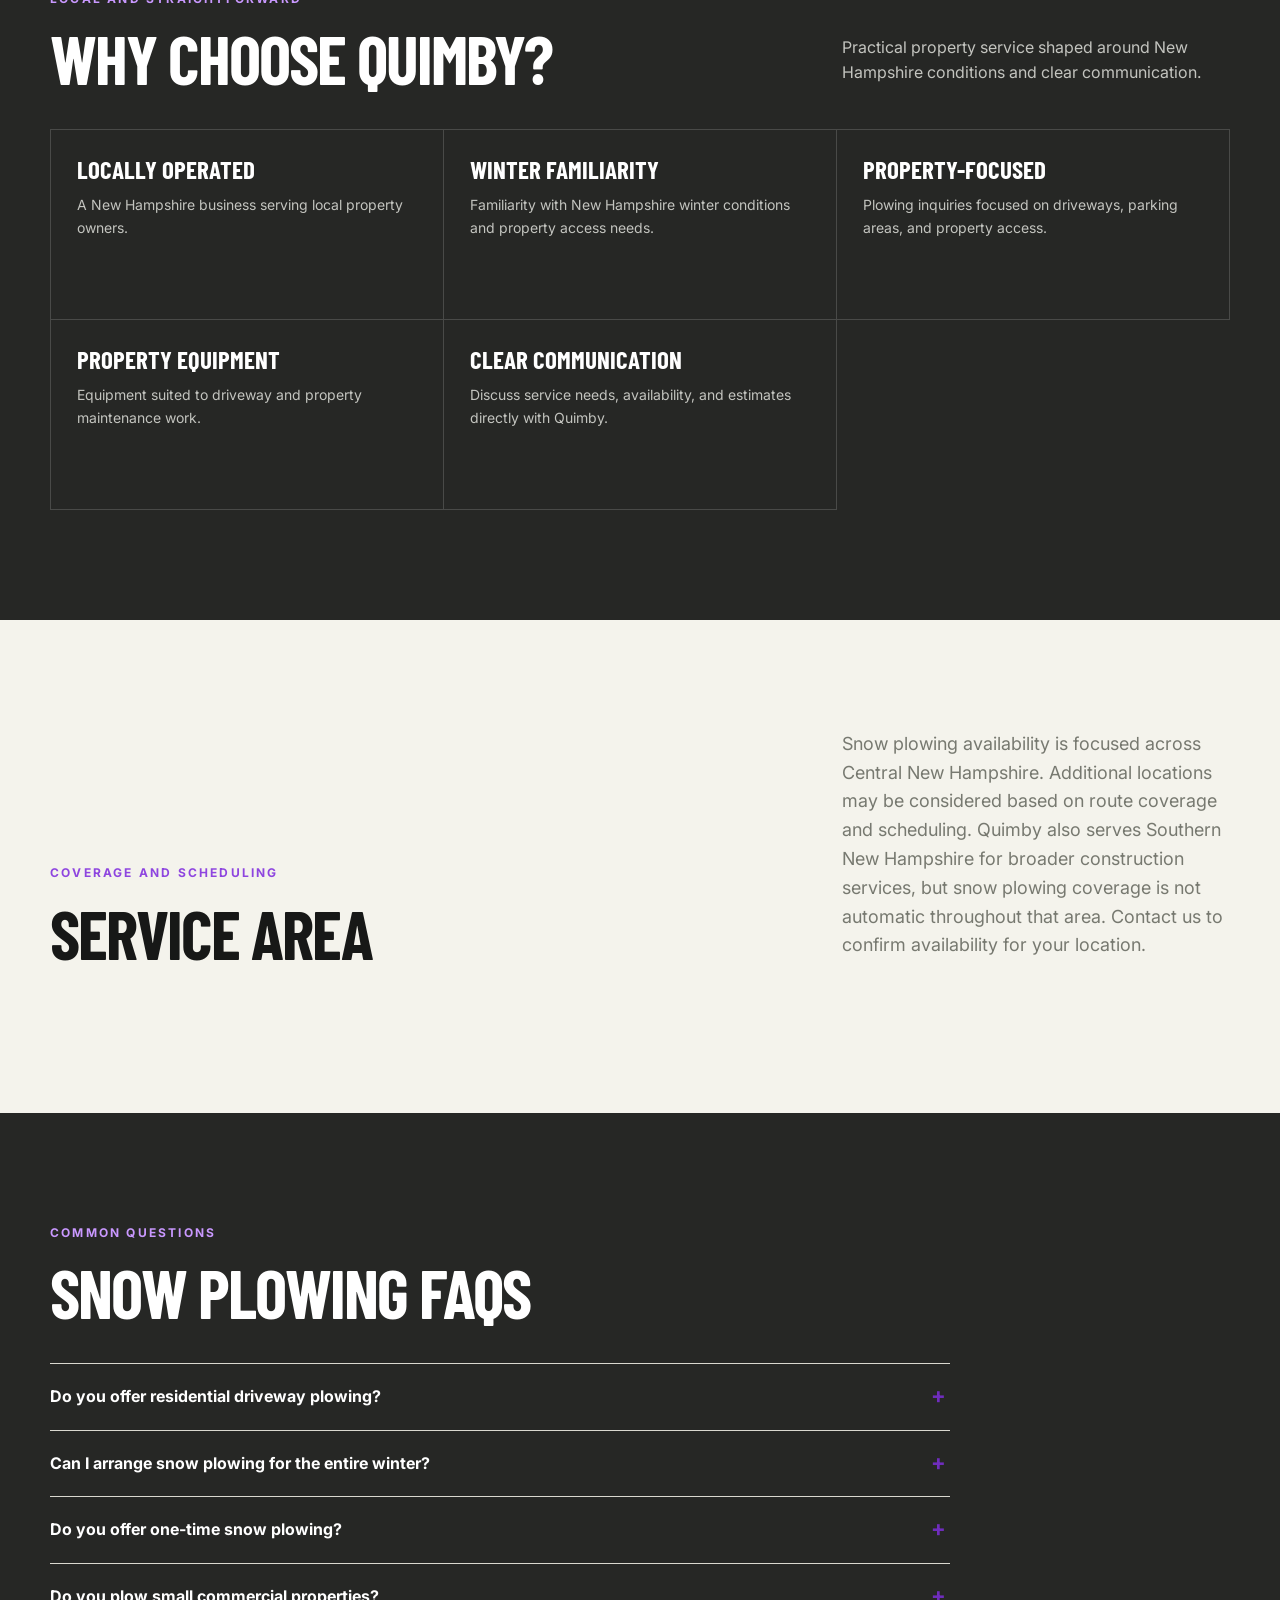
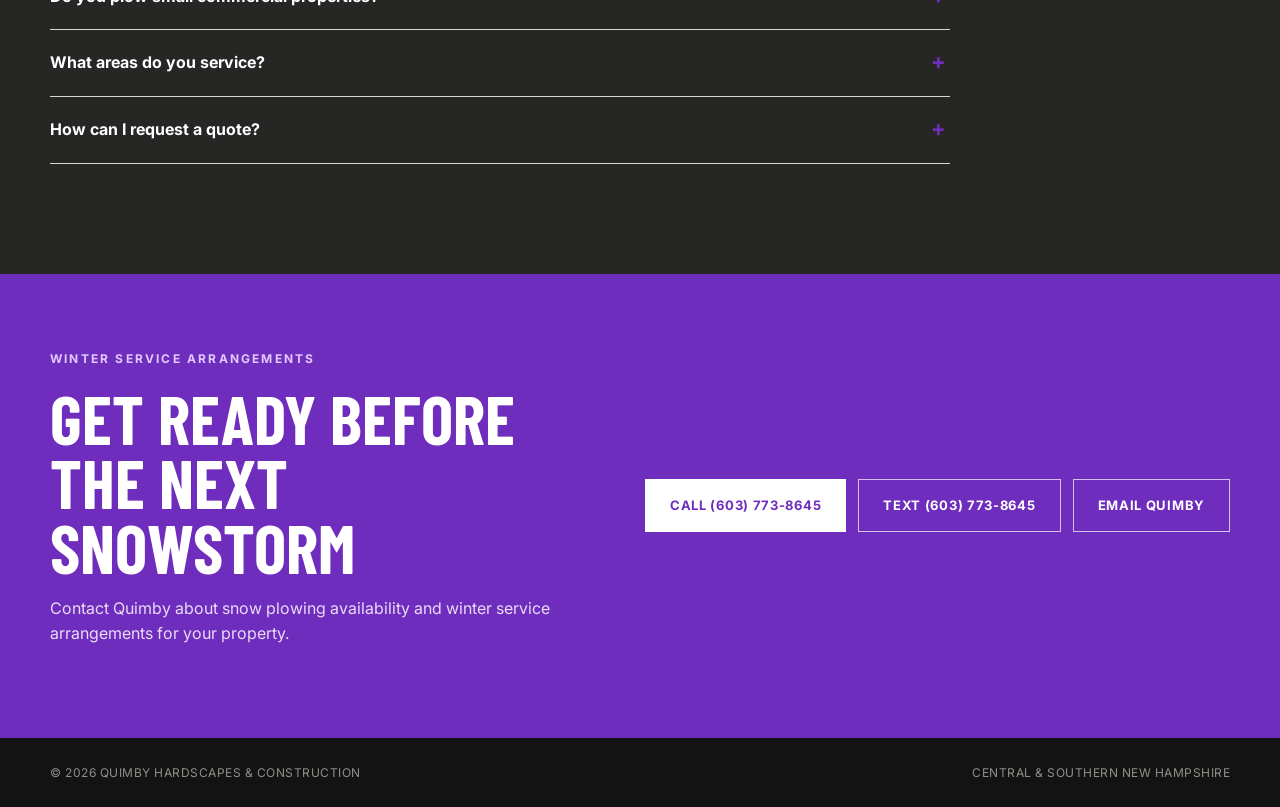
==== commit 1412eeef: "fix" ====
--- a/services/snow-plowing/index.html
+++ b/services/snow-plowing/index.html
@@ -1,20 +1,24 @@
 <!DOCTYPE html>
 <html lang="en">
+
 <head>
   <meta charset="UTF-8">
   <meta name="viewport" content="width=device-width, initial-scale=1.0">
   <title>Snow Plowing Services in Central NH | Quimby Hardscape &amp; Construction</title>
-  <meta name="description" content="Residential driveway and small commercial snow plowing services in Central New Hampshire. Contact Quimby Hardscape &amp; Construction to discuss winter snow removal.">
+  <meta name="description"
+    content="Residential driveway and small commercial snow plowing services in Central New Hampshire. Contact Quimby Hardscape &amp; Construction to discuss winter snow removal.">
   <meta name="robots" content="index, follow, max-image-preview:large">
   <link rel="canonical" href="https://quimbyhardscape.com/services/snow-plowing/">
   <meta property="og:type" content="website">
   <meta property="og:site_name" content="Quimby Hardscape &amp; Construction">
   <meta property="og:title" content="Snow Plowing Services in Central NH | Quimby Hardscape &amp; Construction">
-  <meta property="og:description" content="Residential driveway and small commercial snow plowing services in Central New Hampshire. Contact Quimby to discuss winter snow removal.">
+  <meta property="og:description"
+    content="Residential driveway and small commercial snow plowing services in Central New Hampshire. Contact Quimby to discuss winter snow removal.">
   <meta property="og:url" content="https://quimbyhardscape.com/services/snow-plowing/">
   <meta name="twitter:card" content="summary">
   <meta name="twitter:title" content="Snow Plowing Services in Central NH | Quimby Hardscape &amp; Construction">
-  <meta name="twitter:description" content="Residential driveway and small commercial snow plowing services in Central New Hampshire. Contact Quimby to discuss winter snow removal.">
+  <meta name="twitter:description"
+    content="Residential driveway and small commercial snow plowing services in Central New Hampshire. Contact Quimby to discuss winter snow removal.">
   <script type="application/ld+json">
   {
     "@context": "https://schema.org",
@@ -51,109 +55,185 @@
   </script>
   <link rel="stylesheet" href="../../static/css/style.css">
 </head>
+
 <body class="service-page">
-<header class="site-header">
-  <div class="container nav-wrap">
-    <a class="brand" href="/" aria-label="Quimby Hardscapes &amp; Construction home">
-      <img src="../../static/images/quimby-logo.png" alt="Quimby Hardscapes &amp; Construction logo">
-      <span>Quimby <strong>Hardscapes &amp; Construction</strong></span>
-    </a>
-    <nav aria-label="Primary navigation">
-      <a href="/">Home</a><a href="/#services">Services</a><a href="#contact">Contact</a>
-    </nav>
-    <a class="button button-small" href="tel:+16037738645">Call (603) 773-8645</a>
-  </div>
-</header>
-
-<main>
-  <section class="hero service-hero">
-    <div class="hero-shade"></div>
-    <div class="container hero-content">
-      <div class="hero-copy-column">
-        <p class="eyebrow">Snow plowing • Central New Hampshire</p>
-        <h1>Reliable Snow Plowing for New Hampshire Winters</h1>
-        <p class="hero-copy">Quimby provides snow plowing services for residential properties and small commercial locations, helping keep driveways and access areas clear throughout winter. Availability is subject to route coverage and scheduling.</p>
-        <div class="hero-actions">
-          <a class="button" href="#contact">Request Snow Plowing Service</a>
-          <a class="text-link" href="/">Back to homepage <span>→</span></a>
-        </div>
-      </div>
+  <header class="site-header">
+    <div class="container nav-wrap">
+      <a class="brand" href="/" aria-label="Quimby Hardscapes &amp; Construction home">
+        <img src="../../static/images/quimby-logo.png" alt="Quimby Hardscapes &amp; Construction logo">
+        <span>Quimby <strong>Hardscapes &amp; Construction</strong></span>
+      </a>
+      <nav aria-label="Primary navigation">
+        <a href="/">Home</a><a href="/#services">Services</a><a href="#contact">Contact</a>
+      </nav>
+      <a class="button button-small" href="tel:+16037738645">Call (603) 773-8645</a>
     </div>
-  </section>
-
-  <section class="section service-section">
-    <div class="container">
-      <div class="section-heading">
-        <div><p class="eyebrow">Winter property care</p><h2>Services Offered</h2></div>
-        <p>Contact Quimby to discuss the property, service type, and availability for your area and schedule.</p>
-      </div>
-      <div class="service-detail-grid">
-        <article class="service-detail-card"><h3>Residential Driveway Plowing</h3><p>Snow plowing inquiries for residential driveways and home access areas.</p></article>
-        <article class="service-detail-card"><h3>Small Commercial Parking Areas</h3><p>Plowing inquiries for small commercial parking lots and access areas.</p></article>
-        <article class="service-detail-card"><h3>Seasonal Arrangements</h3><p>Ask about arranging snow plowing for the winter season, subject to availability.</p></article>
-        <article class="service-detail-card"><h3>Per-Storm Inquiries</h3><p>Contact us about a one-time or per-storm plowing request for your property.</p></article>
-        <article class="service-detail-card"><h3>Winter Property Access</h3><p>Property-focused snow management to help maintain driveway and access areas.</p></article>
-      </div>
-    </div>
-  </section>
-
-  <section class="section service-section service-section-alt">
-    <div class="container">
-      <div class="section-heading">
-        <div><p class="eyebrow">Local and straightforward</p><h2>Why Choose Quimby?</h2></div>
-        <p>Practical property service shaped around New Hampshire conditions and clear communication.</p>
-      </div>
-      <div class="service-detail-grid">
-        <article class="service-detail-card"><h3>Locally Operated</h3><p>A New Hampshire business serving local property owners.</p></article>
-        <article class="service-detail-card"><h3>Winter Familiarity</h3><p>Familiarity with New Hampshire winter conditions and property access needs.</p></article>
-        <article class="service-detail-card"><h3>Property-Focused</h3><p>Plowing inquiries focused on driveways, parking areas, and property access.</p></article>
-        <article class="service-detail-card"><h3>Property Equipment</h3><p>Equipment suited to driveway and property maintenance work.</p></article>
-        <article class="service-detail-card"><h3>Clear Communication</h3><p>Discuss service needs, availability, and estimates directly with Quimby.</p></article>
-      </div>
-    </div>
-  </section>
-
-  <section class="section service-section">
-    <div class="container">
-      <div class="section-heading">
-        <div><p class="eyebrow">Coverage and scheduling</p><h2>Service Area</h2></div>
-        <p class="service-area-note">Snow plowing availability is focused across Central New Hampshire. Additional locations may be considered based on route coverage and scheduling. Quimby also serves Southern New Hampshire for broader construction services, but snow plowing coverage is not automatic throughout that area. Contact us to confirm availability for your location.</p>
-      </div>
-    </div>
-  </section>
-
-  <section class="section service-section service-section-alt">
-    <div class="container">
-      <div class="section-heading">
-        <div><p class="eyebrow">Common questions</p><h2>Snow Plowing FAQs</h2></div>
-      </div>
-      <div class="service-faq">
-        <details><summary>Do you offer residential driveway plowing?</summary><p>Yes, residential driveway plowing inquiries are welcome. Contact us to discuss your location and availability.</p></details>
-        <details><summary>Can I arrange snow plowing for the entire winter?</summary><p>Seasonal arrangements can be discussed. Availability and terms depend on route coverage and scheduling.</p></details>
-        <details><summary>Do you offer one-time snow plowing?</summary><p>You can contact us about one-time or per-storm plowing. Please ask about availability for your property.</p></details>
-        <details><summary>Do you plow small commercial properties?</summary><p>Quimby accepts inquiries for small commercial parking areas. Contact us to discuss your property and service needs.</p></details>
-        <details><summary>What areas do you service?</summary><p>Snow plowing availability is focused in Central New Hampshire, with additional locations considered based on route coverage and scheduling. Contact us to confirm your area.</p></details>
-        <details><summary>How can I request a quote?</summary><p>Call (603) 773-8645 or email quimbyhardscapes24@gmail.com with your location and the type of snow plowing you need.</p></details>
-      </div>
-    </div>
-  </section>
-
-  <section class="service-cta" id="contact">
-    <div class="container cta-grid">
-      <div>
-        <p class="eyebrow">Winter service arrangements</p>
-        <h2>Get Ready Before the Next Snowstorm</h2>
-        <p>Contact Quimby about snow plowing availability and winter service arrangements for your property.</p>
-        <a class="service-back-link" href="/">← Return to Quimby Hardscape &amp; Construction homepage</a>
-      </div>
-      <div class="contact-actions">
-        <a class="button button-light" href="tel:+16037738645">Call (603) 773-8645</a>
-        <a class="button button-outline" href="mailto:quimbyhardscapes24@gmail.com?subject=Snow%20Plowing%20Service%20Inquiry">Email for a Quote</a>
-      </div>
-    </div>
-  </section>
-</main>
-
-<footer><div class="container footer-wrap"><span>© 2026 Quimby Hardscapes &amp; Construction</span><span>Central &amp; Southern New Hampshire</span></div></footer>
+  </header>
+
+  <main>
+    <section class="hero service-hero">
+      <div class="hero-shade"></div>
+      <div class="container hero-content">
+        <div class="hero-copy-column">
+          <p class="eyebrow">Snow plowing • Central New Hampshire</p>
+          <h1>Reliable Snow Plowing for New Hampshire Winters</h1>
+          <p class="hero-copy">Quimby provides snow plowing services for residential properties and small commercial
+            locations, helping keep driveways and access areas clear throughout winter. Availability is subject to route
+            coverage and scheduling.</p>
+          <div class="hero-actions">
+            <a class="button" href="#contact">Request Snow Plowing Service</a>
+            <a class="text-link" href="/">Back to homepage <span>→</span></a>
+          </div>
+        </div>
+      </div>
+    </section>
+
+    <section class="section service-section">
+      <div class="container">
+        <div class="section-heading">
+          <div>
+            <p class="eyebrow">Winter property care</p>
+            <h2>Services Offered</h2>
+          </div>
+          <p>Contact Quimby to discuss the property, service type, and availability for your area and schedule.</p>
+        </div>
+        <div class="service-detail-grid">
+          <article class="service-detail-card">
+            <h3>Residential Driveway Plowing</h3>
+            <p>Snow plowing inquiries for residential driveways and home access areas.</p>
+          </article>
+          <article class="service-detail-card">
+            <h3>Small Commercial Parking Areas</h3>
+            <p>Plowing inquiries for small commercial parking lots and access areas.</p>
+          </article>
+          <article class="service-detail-card">
+            <h3>Seasonal Arrangements</h3>
+            <p>Ask about arranging snow plowing for the winter season, subject to availability.</p>
+          </article>
+          <article class="service-detail-card">
+            <h3>Per-Storm Inquiries</h3>
+            <p>Contact us about a one-time or per-storm plowing request for your property.</p>
+          </article>
+          <article class="service-detail-card">
+            <h3>Winter Property Access</h3>
+            <p>Property-focused snow management to help maintain driveway and access areas.</p>
+          </article>
+        </div>
+      </div>
+    </section>
+
+    <section class="section service-section service-section-alt">
+      <div class="container">
+        <div class="section-heading">
+          <div>
+            <p class="eyebrow">Local and straightforward</p>
+            <h2>Why Choose Quimby?</h2>
+          </div>
+          <p>Practical property service shaped around New Hampshire conditions and clear communication.</p>
+        </div>
+        <div class="service-detail-grid">
+          <article class="service-detail-card">
+            <h3>Locally Operated</h3>
+            <p>A New Hampshire business serving local property owners.</p>
+          </article>
+          <article class="service-detail-card">
+            <h3>Winter Familiarity</h3>
+            <p>Familiarity with New Hampshire winter conditions and property access needs.</p>
+          </article>
+          <article class="service-detail-card">
+            <h3>Property-Focused</h3>
+            <p>Plowing inquiries focused on driveways, parking areas, and property access.</p>
+          </article>
+          <article class="service-detail-card">
+            <h3>Property Equipment</h3>
+            <p>Equipment suited to driveway and property maintenance work.</p>
+          </article>
+          <article class="service-detail-card">
+            <h3>Clear Communication</h3>
+            <p>Discuss service needs, availability, and estimates directly with Quimby.</p>
+          </article>
+        </div>
+      </div>
+    </section>
+
+    <section class="section service-section">
+      <div class="container">
+        <div class="section-heading">
+          <div>
+            <p class="eyebrow">Coverage and scheduling</p>
+            <h2>Service Area</h2>
+          </div>
+          <p class="service-area-note">Snow plowing availability is focused across Central New Hampshire. Additional
+            locations may be considered based on route coverage and scheduling. Quimby also serves Southern New
+            Hampshire for broader construction services, but snow plowing coverage is not automatic throughout that
+            area. Contact us to confirm availability for your location.</p>
+        </div>
+      </div>
+    </section>
+
+    <section class="section service-section service-section-alt">
+      <div class="container">
+        <div class="section-heading">
+          <div>
+            <p class="eyebrow">Common questions</p>
+            <h2>Snow Plowing FAQs</h2>
+          </div>
+        </div>
+        <div class="service-faq">
+          <details>
+            <summary>Do you offer residential driveway plowing?</summary>
+            <p>Yes, residential driveway plowing inquiries are welcome. Contact us to discuss your location and
+              availability.</p>
+          </details>
+          <details>
+            <summary>Can I arrange snow plowing for the entire winter?</summary>
+            <p>Seasonal arrangements can be discussed. Availability and terms depend on route coverage and scheduling.
+            </p>
+          </details>
+          <details>
+            <summary>Do you offer one-time snow plowing?</summary>
+            <p>You can contact us about one-time or per-storm plowing. Please ask about availability for your property.
+            </p>
+          </details>
+          <details>
+            <summary>Do you plow small commercial properties?</summary>
+            <p>Quimby accepts inquiries for small commercial parking areas. Contact us to discuss your property and
+              service needs.</p>
+          </details>
+          <details>
+            <summary>What areas do you service?</summary>
+            <p>Snow plowing availability is focused in Central New Hampshire, with additional locations considered based
+              on route coverage and scheduling. Contact us to confirm your area.</p>
+          </details>
+          <details>
+            <summary>How can I request a quote?</summary>
+            <p>Call <a href="tel:+16037738645">(603) 773-8645</a> or email <a
+                href="mailto:quimbyhardscapes24@gmail.com">quimbyhardscapes24@gmail.com</a> with your location and the
+              type of snow plowing you need.</p>
+          </details>
+        </div>
+      </div>
+    </section>
+
+    <section class="service-cta" id="contact">
+      <div class="container cta-grid">
+        <div>
+          <p class="eyebrow">Winter service arrangements</p>
+          <h2>Get Ready Before the Next Snowstorm</h2>
+          <p>Contact Quimby about snow plowing availability and winter service arrangements for your property.</p>
+        </div>
+        <div class="contact-actions"><a class="button button-light" href="tel:+16037738645">Call (603) 773-8645</a><a
+            class="button button-outline" href="sms:+16037738645">Text (603) 773-8645</a><a
+            class="button button-outline" href="mailto:quimbyhardscapes24@gmail.com">Email Quimby</a></div>
+      </div>
+      </div>
+    </section>
+  </main>
+
+  <footer>
+    <div class="container footer-wrap"><span>© 2026 Quimby Hardscapes &amp; Construction</span><span>Central &amp;
+        Southern New Hampshire</span></div>
+  </footer>
 </body>
-</html>
+
+</html>
